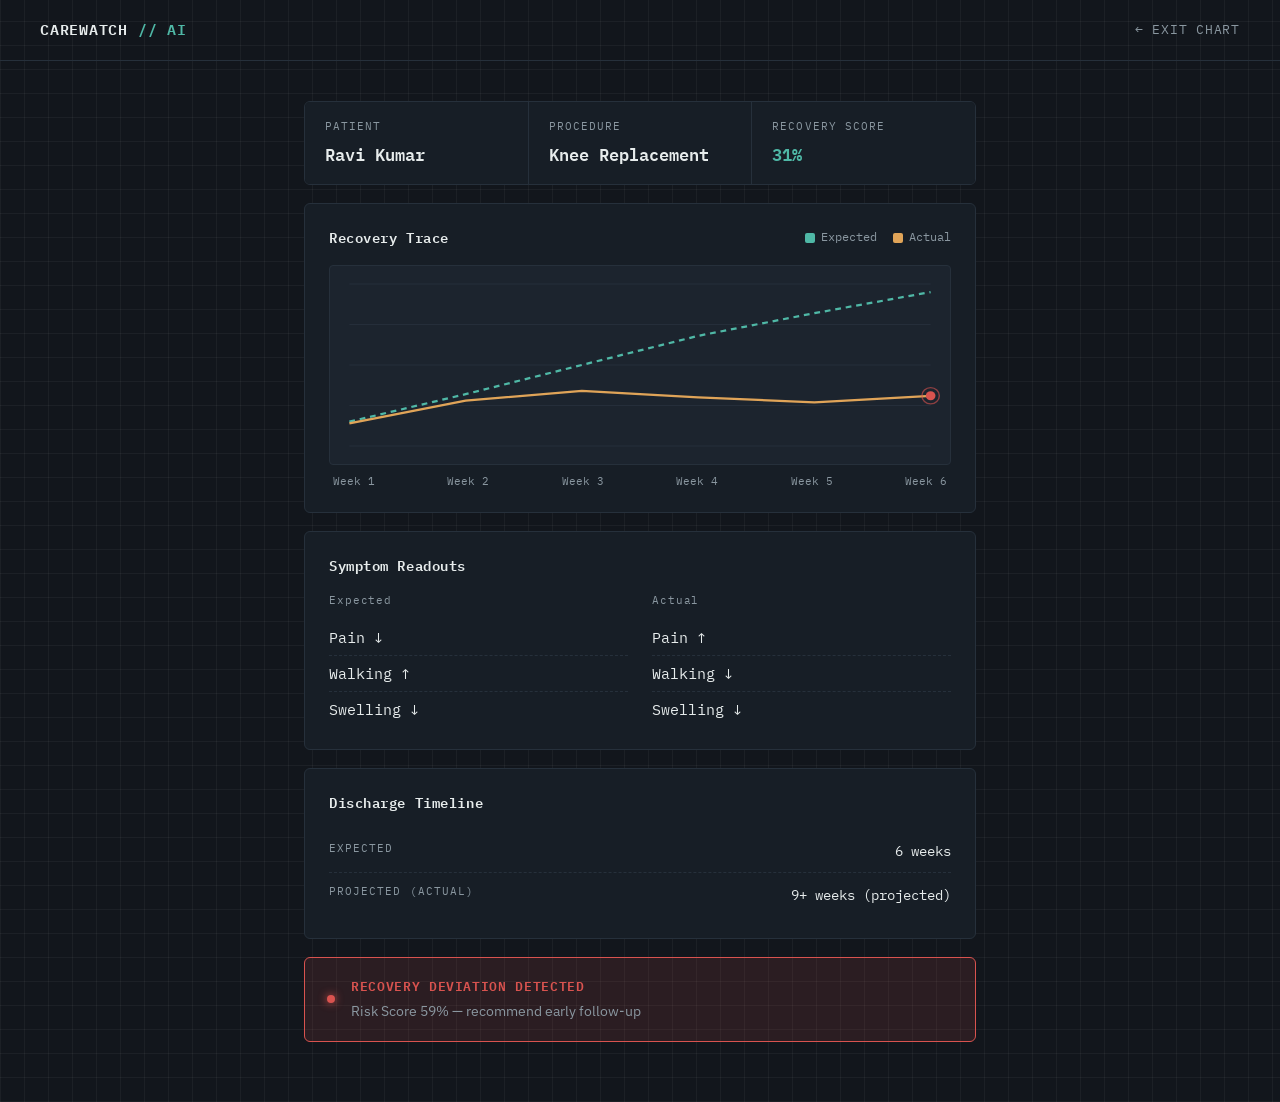
==== dashboard.html @ b277a219 "Add landing page, dashboard, chart, and styling" ====
<!DOCTYPE html>
<html lang="en">
<head>
  <meta charset="UTF-8" />
  <meta name="viewport" content="width=device-width, initial-scale=1.0" />
  <title>CareWatch AI &mdash; Patient Chart</title>
  <link rel="preconnect" href="https://fonts.googleapis.com">
  <link rel="preconnect" href="https://fonts.gstatic.com" crossorigin>
  <link href="https://fonts.googleapis.com/css2?family=IBM+Plex+Mono:wght@400;500;600;700&family=IBM+Plex+Sans:wght@400;500;600&display=swap" rel="stylesheet">
  <link rel="stylesheet" href="css/style.css" />
</head>
<body>

  <header class="bezel">
    <div class="bezel-brand">CAREWATCH <span class="accent">// AI</span></div>
    <a href="index.html" class="bezel-back">&larr; EXIT CHART</a>
  </header>

  <main class="dashboard">

    <!-- ===== PATIENT STRIP: like the header of a hospital chart ===== -->
    <section class="chart-strip">
      <div class="strip-field">
        <span class="strip-label">PATIENT</span>
        <span class="strip-value" id="patientName">&mdash;</span>
      </div>
      <div class="strip-field">
        <span class="strip-label">PROCEDURE</span>
        <span class="strip-value" id="surgeryType">&mdash;</span>
      </div>
      <div class="strip-field">
        <span class="strip-label">RECOVERY SCORE</span>
        <span class="strip-value strip-score" id="recoveryScore">&mdash;</span>
      </div>
    </section>

    <!-- ===== RECOVERY TRACE: the signature chart, drawn by JS ===== -->
    <section class="card trace-card">
      <div class="card-heading">
        <h3>Recovery Trace</h3>
        <div class="legend">
          <span><i class="swatch swatch-expected"></i>Expected</span>
          <span><i class="swatch swatch-actual"></i>Actual</span>
        </div>
      </div>
      <svg id="traceChart" viewBox="0 0 640 220" preserveAspectRatio="none"></svg>
      <div class="axis-labels">
        <span>Week 1</span><span>Week 2</span><span>Week 3</span>
        <span>Week 4</span><span>Week 5</span><span>Week 6</span>
      </div>
    </section>

    <!-- ===== READOUTS: expected vs actual, styled as monitor readouts ===== -->
    <section class="card readouts-card">
      <div class="card-heading"><h3>Symptom Readouts</h3></div>
      <div class="readouts-grid">
        <div class="readout-col">
          <p class="readout-label">Expected</p>
          <ul id="expectedList"></ul>
        </div>
        <div class="readout-col">
          <p class="readout-label">Actual</p>
          <ul id="actualList"></ul>
        </div>
      </div>
    </section>

    <!-- ===== TIMELINE ===== -->
    <section class="card timeline-card">
      <div class="card-heading"><h3>Discharge Timeline</h3></div>
      <div class="timeline-row">
        <span class="strip-label">EXPECTED</span>
        <span id="expectedTimeline">&mdash;</span>
      </div>
      <div class="timeline-row">
        <span class="strip-label">PROJECTED (ACTUAL)</span>
        <span id="actualTimeline">&mdash;</span>
      </div>
    </section>

    <!-- ===== ALARM: hidden unless a deviation is detected ===== -->
    <section class="alarm" id="deviationAlert">
      <span class="alarm-dot"></span>
      <div class="alarm-text">
        <p class="alarm-title">RECOVERY DEVIATION DETECTED</p>
        <p class="alarm-sub">Risk Score <span id="riskScore">&mdash;</span>% &mdash; recommend early follow-up</p>
      </div>
    </section>

  </main>

  <!-- Load order matters: data → prediction logic → UI rendering -->
  <script src="js/patientData.js"></script>
  <script src="js/prediction.js"></script>
  <script src="js/app.js"></script>
</body>
</html>
---- css/style.css ----
/* =========================================================
   DESIGN TOKENS
   Vitals-monitor palette: charcoal-navy bezel, phosphor teal
   for "on track," amber for caution, clinical (muted) red for
   deviation. Everything is keyed to a monitor/ECG metaphor,
   not a generic dark-dashboard look.
========================================================= */
:root {
  --bg: #12161c;
  --panel: #171e26;
  --panel-raised: #1c242e;
  --grid-line: rgba(255,255,255,0.045);
  --border: #26303b;
  --ink: #e7ecec;
  --ink-muted: #8a97a0;
  --teal: #4fb8a6;
  --teal-dim: rgba(79,184,166,0.15);
  --amber: #e0a458;
  --red: #d9534f;
  --red-dim: rgba(217,83,79,0.12);

  --mono: 'IBM Plex Mono', 'Consolas', monospace;
  --sans: 'IBM Plex Sans', 'Segoe UI', sans-serif;
}

* { margin: 0; padding: 0; box-sizing: border-box; }

body {
  background:
    repeating-linear-gradient(0deg, var(--grid-line) 0 1px, transparent 1px 24px),
    repeating-linear-gradient(90deg, var(--grid-line) 0 1px, transparent 1px 24px),
    var(--bg);
  color: var(--ink);
  font-family: var(--sans);
  line-height: 1.6;
  min-height: 100vh;
}

/* =========================================================
   BEZEL HEADER — reads like the top strip of a monitor unit
========================================================= */
.bezel {
  display: flex;
  justify-content: space-between;
  align-items: center;
  padding: 18px 40px;
  border-bottom: 1px solid var(--border);
  font-family: var(--mono);
  font-size: 13px;
  letter-spacing: 0.06em;
}

.bezel-brand { font-weight: 600; font-size: 15px; }
.bezel-brand .accent { color: var(--teal); }

.bezel-status, .bezel-back {
  color: var(--ink-muted);
  text-decoration: none;
  display: flex;
  align-items: center;
  gap: 8px;
}

.bezel-back:hover { color: var(--ink); }

.status-dot, .alarm-dot {
  width: 8px; height: 8px;
  border-radius: 50%;
  background: var(--teal);
  box-shadow: 0 0 8px var(--teal);
  animation: pulse 2s ease-in-out infinite;
}

@keyframes pulse {
  0%, 100% { opacity: 1; }
  50% { opacity: 0.35; }
}

.bezel-footer {
  text-align: center;
  padding: 30px;
  color: var(--ink-muted);
  font-family: var(--mono);
  font-size: 12px;
  letter-spacing: 0.05em;
}

/* =========================================================
   LANDING PAGE
========================================================= */
.landing { max-width: 680px; margin: 0 auto; padding: 70px 24px 40px; }

.eyebrow {
  font-family: var(--mono);
  font-size: 12px;
  letter-spacing: 0.12em;
  color: var(--teal);
  margin-bottom: 18px;
}

.hero h1 {
  font-family: var(--mono);
  font-size: 34px;
  font-weight: 600;
  line-height: 1.25;
  margin-bottom: 20px;
  letter-spacing: -0.01em;
}

.subtitle {
  color: var(--ink-muted);
  font-size: 16px;
  max-width: 540px;
  margin-bottom: 36px;
}

.hero-trace {
  width: 100%;
  height: 90px;
  display: block;
  margin-bottom: 36px;
  border: 1px solid var(--border);
  border-radius: 6px;
  background: var(--panel);
}

.trace-line {
  fill: none;
  stroke-width: 2;
}
.trace-expected { stroke: var(--teal); stroke-dasharray: 5 4; opacity: 0.9; }
.trace-actual { stroke: var(--amber); opacity: 0.9; }

.problem-panel {
  background: var(--panel);
  border: 1px solid var(--border);
  border-left: 3px solid var(--teal);
  border-radius: 4px;
  padding: 20px 24px;
  margin-bottom: 36px;
}

.panel-label {
  font-family: var(--mono);
  font-size: 11px;
  letter-spacing: 0.1em;
  color: var(--teal);
  margin-bottom: 8px;
}

.problem-panel p:not(.panel-label) { color: var(--ink-muted); font-size: 14.5px; }

.btn-monitor {
  display: inline-flex;
  align-items: center;
  gap: 10px;
  background: var(--teal);
  color: #0d1512;
  font-family: var(--mono);
  font-weight: 600;
  font-size: 14px;
  letter-spacing: 0.03em;
  text-decoration: none;
  padding: 14px 26px;
  border-radius: 4px;
  transition: filter 0.15s ease;
}

.btn-monitor:hover { filter: brightness(1.12); }

.btn-dot {
  width: 8px; height: 8px;
  border-radius: 50%;
  background: #0d1512;
}

/* =========================================================
   DASHBOARD LAYOUT
========================================================= */
.dashboard {
  max-width: 720px;
  margin: 0 auto;
  padding: 40px 24px 60px;
  display: flex;
  flex-direction: column;
  gap: 18px;
}

/* Patient chart strip */
.chart-strip {
  display: flex;
  border: 1px solid var(--border);
  border-radius: 6px;
  overflow: hidden;
}

.strip-field {
  flex: 1;
  padding: 16px 20px;
  border-right: 1px solid var(--border);
  background: var(--panel);
}
.strip-field:last-child { border-right: none; }

.strip-label {
  display: block;
  font-family: var(--mono);
  font-size: 10.5px;
  letter-spacing: 0.1em;
  color: var(--ink-muted);
  margin-bottom: 6px;
}

.strip-value {
  font-family: var(--mono);
  font-size: 17px;
  font-weight: 600;
}

.strip-score { color: var(--teal); }

/* Generic cards */
.card {
  background: var(--panel);
  border: 1px solid var(--border);
  border-radius: 6px;
  padding: 22px 24px;
}

.card-heading {
  display: flex;
  justify-content: space-between;
  align-items: center;
  margin-bottom: 16px;
}

.card-heading h3 {
  font-family: var(--mono);
  font-size: 14px;
  letter-spacing: 0.04em;
  color: var(--ink);
  font-weight: 600;
}

/* Trace chart */
.legend {
  display: flex;
  gap: 16px;
  font-family: var(--mono);
  font-size: 11.5px;
  color: var(--ink-muted);
}
.legend span { display: flex; align-items: center; gap: 6px; }
.swatch { width: 10px; height: 10px; display: inline-block; border-radius: 2px; }
.swatch-expected { background: var(--teal); }
.swatch-actual { background: var(--amber); }

#traceChart {
  width: 100%;
  height: 200px;
  display: block;
  background: var(--panel-raised);
  border: 1px solid var(--border);
  border-radius: 4px;
}

.axis-labels {
  display: flex;
  justify-content: space-between;
  font-family: var(--mono);
  font-size: 10.5px;
  color: var(--ink-muted);
  margin-top: 8px;
  padding: 0 4px;
}

/* Symptom readouts */
.readouts-grid {
  display: grid;
  grid-template-columns: 1fr 1fr;
  gap: 24px;
}

.readout-label {
  font-family: var(--mono);
  font-size: 11px;
  letter-spacing: 0.08em;
  color: var(--ink-muted);
  margin-bottom: 10px;
}

.readout-col ul { list-style: none; }
.readout-col li {
  font-family: var(--mono);
  font-size: 14.5px;
  padding: 6px 0;
  border-bottom: 1px dashed var(--border);
}
.readout-col li:last-child { border-bottom: none; }

/* Timeline */
.timeline-row {
  display: flex;
  justify-content: space-between;
  align-items: center;
  padding: 10px 0;
  border-bottom: 1px dashed var(--border);
  font-family: var(--mono);
  font-size: 14px;
}
.timeline-row:last-child { border-bottom: none; }

/* =========================================================
   ALARM — replaces the old boxed "alert" with a strip that
   reads like a monitor's alarm banner. Hidden by default.
========================================================= */
.alarm {
  display: none;
  align-items: center;
  gap: 16px;
  background: var(--red-dim);
  border: 1px solid var(--red);
  border-radius: 6px;
  padding: 18px 22px;
}

.alarm.active { display: flex; }

.alarm-dot { background: var(--red); box-shadow: 0 0 8px var(--red); flex-shrink: 0; }

.alarm-title {
  font-family: var(--mono);
  font-size: 13px;
  font-weight: 600;
  letter-spacing: 0.05em;
  color: var(--red);
  margin-bottom: 4px;
}

.alarm-sub { color: var(--ink-muted); font-size: 13.5px; }

/* =========================================================
   RESPONSIVE
========================================================= */
@media (max-width: 560px) {
  .chart-strip { flex-direction: column; }
  .strip-field { border-right: none; border-bottom: 1px solid var(--border); }
  .strip-field:last-child { border-bottom: none; }
  .readouts-grid { grid-template-columns: 1fr; gap: 14px; }
  .hero h1 { font-size: 27px; }
}

/* Respect reduced-motion preference */
@media (prefers-reduced-motion: reduce) {
  .status-dot, .alarm-dot { animation: none; }
}
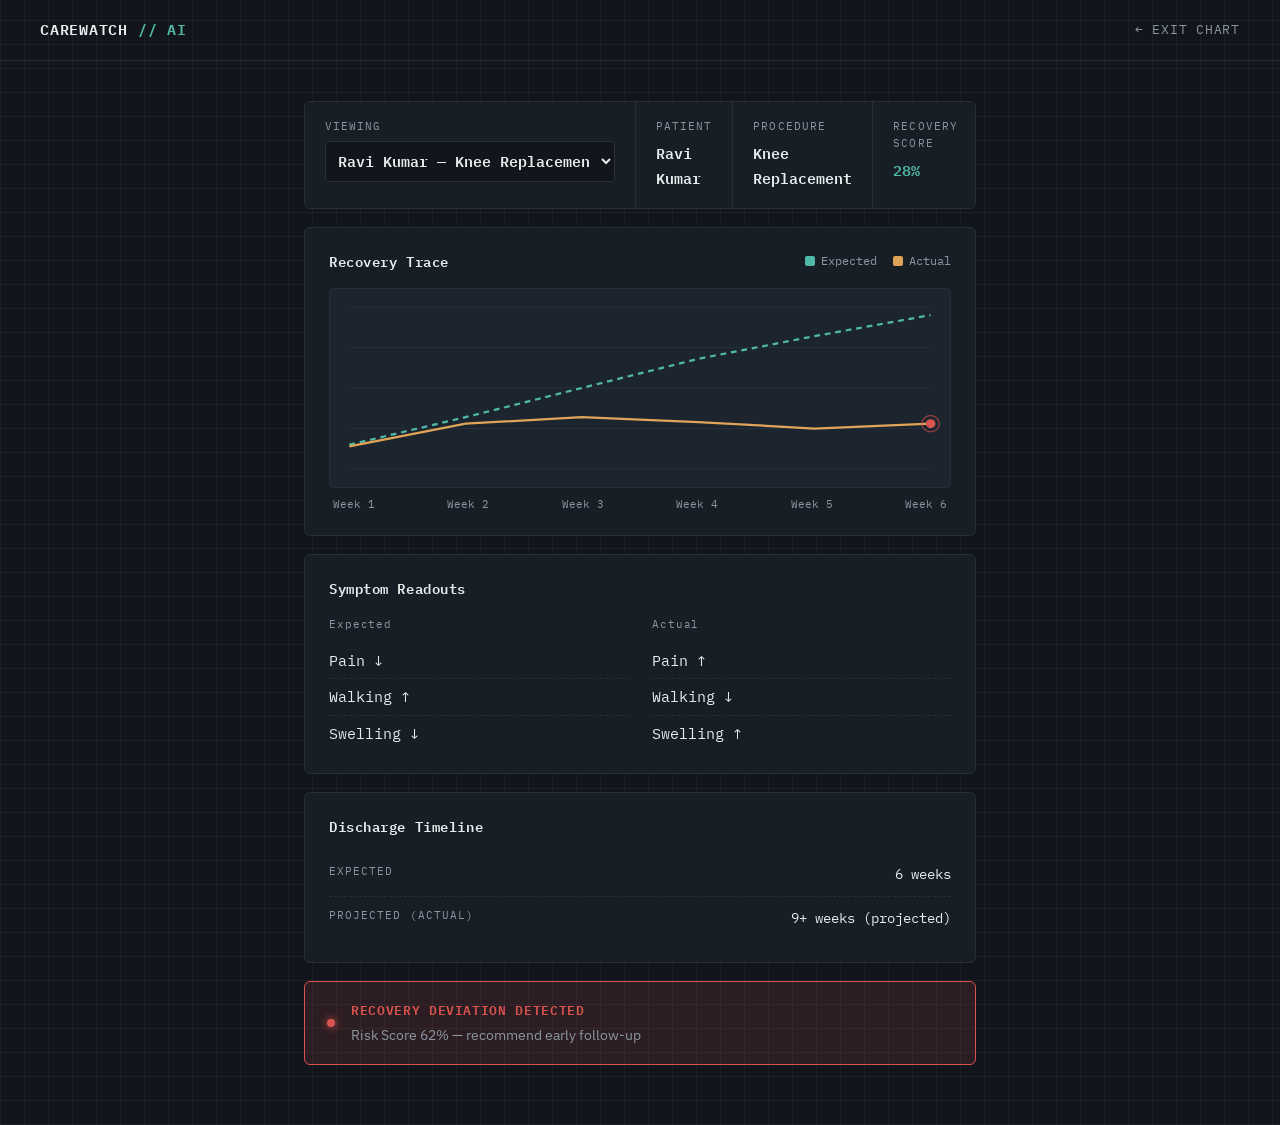
==== commit 9b1cc457: "add prediction logic to prediction.js,app.js and change dashboard.html accordingly" ====
--- a/dashboard.html
+++ b/dashboard.html
@@ -20,6 +20,10 @@
 
     <!-- ===== PATIENT STRIP: like the header of a hospital chart ===== -->
     <section class="chart-strip">
+      <div class="strip-field">
+        <span class="strip-label">VIEWING</span>
+        <select class="strip-value strip-select" id="patientSelect"></select>
+      </div>
       <div class="strip-field">
         <span class="strip-label">PATIENT</span>
         <span class="strip-value" id="patientName">&mdash;</span>
@@ -78,12 +82,12 @@
       </div>
     </section>
 
-    <!-- ===== ALARM: hidden unless a deviation is detected ===== -->
+   <!-- ===== ALARM: hidden when on-track, amber for "watch", red for "deviation" ===== -->
     <section class="alarm" id="deviationAlert">
       <span class="alarm-dot"></span>
       <div class="alarm-text">
-        <p class="alarm-title">RECOVERY DEVIATION DETECTED</p>
-        <p class="alarm-sub">Risk Score <span id="riskScore">&mdash;</span>% &mdash; recommend early follow-up</p>
+        <p class="alarm-title" id="alarmTitle">&mdash;</p>
+        <p class="alarm-sub" id="alarmSub">&mdash;</p>
       </div>
     </section>
 
--- a/css/style.css
+++ b/css/style.css
@@ -16,6 +16,7 @@
   --teal: #4fb8a6;
   --teal-dim: rgba(79,184,166,0.15);
   --amber: #e0a458;
+  --amber-dim: rgba(224,164,88,0.12);
   --red: #d9534f;
   --red-dim: rgba(217,83,79,0.12);
 
@@ -200,7 +201,9 @@
   border-right: 1px solid var(--border);
   background: var(--panel);
 }
-.strip-field:last-child { border-right: none; }
+.strip-field:last-child { 
+  border-right: none;
+ }
 
 .strip-label {
   display: block;
@@ -213,11 +216,22 @@
 
 .strip-value {
   font-family: var(--mono);
-  font-size: 17px;
+  font-size: 15px;
   font-weight: 600;
 }
 
 .strip-score { color: var(--teal); }
+ 
+.strip-select {
+  background: var(--bg);
+  color: var(--ink);
+  border: 1px solid var(--border);
+  width: 290px;
+  border-radius: 4px;
+  padding: 6px 8px;
+  cursor: pointer;
+}
+.strip-select:focus { outline: 1px solid var(--teal); }
 
 /* Generic cards */
 .card {
@@ -318,22 +332,33 @@
   display: none;
   align-items: center;
   gap: 16px;
+  border-radius: 6px;
+  padding: 18px 22px;
+}
+
+.alarm.level-watch {
+  display: flex;
+  background: var(--amber-dim);
+  border: 1px solid var(--amber);
+}
+.alarm.level-watch .alarm-dot { background: var(--amber); box-shadow: 0 0 8px var(--amber); }
+.alarm.level-watch .alarm-title { color: var(--amber); }
+
+.alarm.level-deviation {
+  display: flex;
   background: var(--red-dim);
   border: 1px solid var(--red);
-  border-radius: 6px;
-  padding: 18px 22px;
-}
-
-.alarm.active { display: flex; }
-
-.alarm-dot { background: var(--red); box-shadow: 0 0 8px var(--red); flex-shrink: 0; }
+}
+.alarm.level-deviation .alarm-dot { background: var(--red); box-shadow: 0 0 8px var(--red); }
+.alarm.level-deviation .alarm-title { color: var(--red); }
+
+.alarm-dot { flex-shrink: 0; }
 
 .alarm-title {
   font-family: var(--mono);
   font-size: 13px;
   font-weight: 600;
   letter-spacing: 0.05em;
-  color: var(--red);
   margin-bottom: 4px;
 }
 
